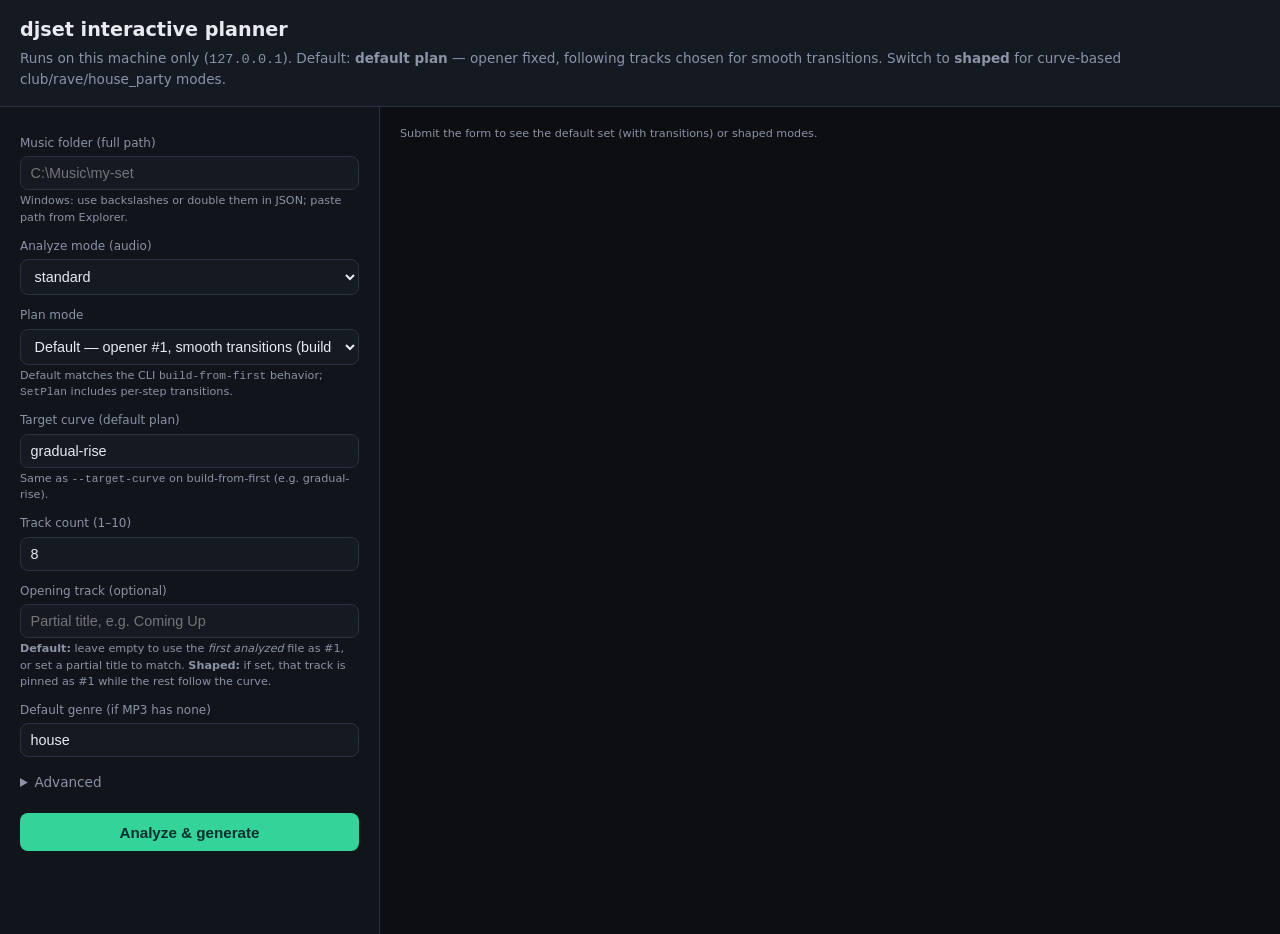
==== viewer/interactive/index.html @ 861403f8 "Initial import of DJ set planner with interactive UI. Includes CLI commands, audio analyzer integrat" ====
<!DOCTYPE html>
<html lang="en">
  <head>
    <meta charset="UTF-8" />
    <meta name="viewport" content="width=device-width, initial-scale=1" />
    <title>djset — interactive planner</title>
    <style>
      :root {
        --bg: #0c0e12;
        --panel: #151922;
        --border: #2a3142;
        --text: #e8eaef;
        --muted: #8b93a7;
        --accent: #34d399;
        --err: #f87171;
        --font: "Segoe UI", system-ui, sans-serif;
      }
      * {
        box-sizing: border-box;
      }
      body {
        margin: 0;
        font-family: var(--font);
        background: var(--bg);
        color: var(--text);
        line-height: 1.45;
        min-height: 100vh;
      }
      header {
        padding: 1rem 1.25rem;
        border-bottom: 1px solid var(--border);
        background: var(--panel);
      }
      header h1 {
        margin: 0;
        font-size: 1.2rem;
      }
      header p {
        margin: 0.35rem 0 0;
        color: var(--muted);
        font-size: 0.85rem;
      }
      .layout {
        display: grid;
        grid-template-columns: minmax(280px, 380px) 1fr;
        gap: 0;
        min-height: calc(100vh - 72px);
      }
      @media (max-width: 900px) {
        .layout {
          grid-template-columns: 1fr;
        }
      }
      aside {
        border-right: 1px solid var(--border);
        padding: 1rem 1.25rem;
        background: #11141a;
      }
      main {
        padding: 1rem 1.25rem;
        overflow: auto;
      }
      label {
        display: block;
        font-size: 0.75rem;
        color: var(--muted);
        margin: 0.75rem 0 0.25rem;
      }
      input[type="text"],
      input[type="number"],
      select {
        width: 100%;
        padding: 0.5rem 0.6rem;
        border-radius: 8px;
        border: 1px solid var(--border);
        background: var(--panel);
        color: var(--text);
        font-size: 0.9rem;
      }
      .hint {
        font-size: 0.7rem;
        color: var(--muted);
        margin-top: 0.2rem;
      }
      .btn {
        margin-top: 1.25rem;
        width: 100%;
        padding: 0.65rem 1rem;
        border: none;
        border-radius: 8px;
        background: var(--accent);
        color: #042f2e;
        font-weight: 700;
        cursor: pointer;
        font-size: 0.95rem;
      }
      .btn:disabled {
        opacity: 0.5;
        cursor: not-allowed;
      }
      details {
        margin-top: 1rem;
        font-size: 0.85rem;
        color: var(--muted);
      }
      .status {
        margin-top: 0.75rem;
        padding: 0.6rem;
        border-radius: 8px;
        font-size: 0.8rem;
        background: var(--panel);
        border: 1px solid var(--border);
      }
      .status.error {
        border-color: #7f1d1d;
        color: var(--err);
      }
      .meta {
        display: flex;
        flex-wrap: wrap;
        gap: 0.75rem;
        font-size: 0.8rem;
        color: var(--muted);
        margin-bottom: 1rem;
      }
      .tabs {
        display: flex;
        gap: 0.4rem;
        flex-wrap: wrap;
        margin-bottom: 0.75rem;
      }
      .tab {
        padding: 0.4rem 0.85rem;
        border-radius: 8px;
        border: 1px solid var(--border);
        background: transparent;
        color: var(--muted);
        cursor: pointer;
        font-size: 0.85rem;
      }
      .tab.active {
        border-color: var(--accent);
        color: var(--accent);
        background: rgba(52, 211, 153, 0.08);
      }
      .hidden {
        display: none !important;
      }
      table {
        width: 100%;
        border-collapse: collapse;
        font-size: 0.8rem;
        background: var(--panel);
        border: 1px solid var(--border);
        border-radius: 8px;
        overflow: hidden;
      }
      th,
      td {
        padding: 0.45rem 0.55rem;
        text-align: left;
        border-bottom: 1px solid var(--border);
      }
      th {
        color: var(--muted);
        font-weight: 600;
      }
      .num {
        text-align: right;
        font-variant-numeric: tabular-nums;
      }
      h2 {
        font-size: 1rem;
        margin: 1rem 0 0.5rem;
        color: var(--accent);
      }
      a {
        color: var(--accent);
      }
    </style>
  </head>
  <body>
    <header>
      <h1>djset interactive planner</h1>
      <p>
        Runs on this machine only (<code>127.0.0.1</code>). Default: <strong>default plan</strong> — opener fixed, following tracks chosen for
        smooth transitions. Switch to <strong>shaped</strong> for curve-based club/rave/house_party modes.
      </p>
    </header>
    <div class="layout">
      <aside>
        <form id="form">
          <label for="musicDir">Music folder (full path)</label>
          <input type="text" id="musicDir" name="musicDir" placeholder="C:\Music\my-set" required autocomplete="off" />
          <div class="hint">Windows: use backslashes or double them in JSON; paste path from Explorer.</div>

          <label for="analyzerMode">Analyze mode (audio)</label>
          <select id="analyzerMode" name="analyzerMode">
            <option value="standard">standard</option>
            <option value="rekordbox-like">rekordbox-like</option>
          </select>

          <label for="planMode">Plan mode</label>
          <select id="planMode" name="planMode">
            <option value="default" selected>Default — opener #1, smooth transitions (build-from-first)</option>
            <option value="shaped">Shaped — curve modes (club / rave / house_party)</option>
          </select>
          <div class="hint" id="planModeHint">
            Default matches the CLI <code>build-from-first</code> behavior; <code>SetPlan</code> includes per-step transitions.
          </div>

          <div id="defaultOptions">
            <label for="targetCurve">Target curve (default plan)</label>
            <input type="text" id="targetCurve" name="targetCurve" value="gradual-rise" autocomplete="off" />
            <div class="hint">Same as <code>--target-curve</code> on build-from-first (e.g. gradual-rise).</div>
          </div>

          <div id="shapedOptions" class="hidden">
            <label for="shapeModes">Set-shape mode(s)</label>
            <select id="shapeModes" name="shapeModes">
              <option value="all">all (club, rave, house_party)</option>
              <option value="club">club</option>
              <option value="rave">rave</option>
              <option value="house_party">house_party</option>
            </select>
          </div>

          <label for="count">Track count (1–10)</label>
          <input type="number" id="count" name="count" min="1" max="10" value="8" />

          <label for="firstTrackTitle">Opening track (optional)</label>
          <input type="text" id="firstTrackTitle" name="firstTrackTitle" placeholder="Partial title, e.g. Coming Up" autocomplete="off" />
          <div class="hint" id="openingHint">
            <strong>Default:</strong> leave empty to use the <em>first analyzed</em> file as #1, or set a partial title to match.
            <strong>Shaped:</strong> if set, that track is pinned as #1 while the rest follow the curve.
          </div>

          <label for="defaultGenre">Default genre (if MP3 has none)</label>
          <input type="text" id="defaultGenre" name="defaultGenre" value="house" />

          <details>
            <summary>Advanced</summary>
            <label for="analyzeWorkers">Parallel workers (1–32)</label>
            <input type="number" id="analyzeWorkers" name="analyzeWorkers" min="1" max="32" value="4" />
            <label for="pythonCmd">Python command</label>
            <input type="text" id="pythonCmd" name="pythonCmd" value="python" />
            <label for="analyzerScript">Analyzer script path</label>
            <input type="text" id="analyzerScript" name="analyzerScript" value="python/audio_analyzer.py" />
            <label for="style">Planner style label (optional)</label>
            <input type="text" id="style" name="style" placeholder="tech-house" />
            <label class="checkbox-label"><input type="checkbox" id="reanalyze" name="reanalyze" /> Force re-analyze (ignore per-file cache; still writes under ~/.djset/analyze-cache)</label>
          </details>

          <button type="submit" class="btn" id="submitBtn">Analyze &amp; generate</button>
        </form>
        <div id="status" class="status hidden"></div>
      </aside>
      <main>
        <div id="empty" class="hint">Submit the form to see the default set (with transitions) or shaped modes.</div>
        <div id="results" class="hidden"></div>
      </main>
    </div>
    <script>
      (function () {
        var form = document.getElementById("form");
        var statusEl = document.getElementById("status");
        var results = document.getElementById("results");
        var empty = document.getElementById("empty");
        var submitBtn = document.getElementById("submitBtn");
        var planModeEl = document.getElementById("planMode");
        var defaultOptions = document.getElementById("defaultOptions");
        var shapedOptions = document.getElementById("shapedOptions");

        function syncPlanModeUi() {
          var isDefault = planModeEl.value === "default";
          defaultOptions.classList.toggle("hidden", !isDefault);
          shapedOptions.classList.toggle("hidden", isDefault);
        }
        planModeEl.addEventListener("change", syncPlanModeUi);
        syncPlanModeUi();

        function esc(s) {
          if (s == null) return "";
          var d = document.createElement("div");
          d.textContent = String(s);
          return d.innerHTML;
        }

        /** id -> display title for transition rows (falls back to id). */
        function trackLabelById(tracks) {
          var map = {};
          (tracks || []).forEach(function (t) {
            if (t && t.id != null && t.id !== "") map[t.id] = t.title && String(t.title).trim() !== "" ? t.title : t.id;
          });
          return map;
        }

        function showStatus(msg, isErr) {
          statusEl.textContent = msg;
          statusEl.classList.remove("hidden");
          statusEl.classList.toggle("error", !!isErr);
        }

        function clearStatus() {
          statusEl.classList.add("hidden");
          statusEl.textContent = "";
        }

        function renderDefaultPlan(data) {
          var sp = data.setPlan;
          if (!sp) return "";
          var opener = data.openerNote || data.greedyOpenerNote;
          var html = "";
          html += '<div class="meta">';
          html += "<span>Plan: <strong>default</strong></span>";
          html += "<span>Analyzed: <strong>" + esc(data.analyzedTrackCount) + "</strong></span>";
          html += "<span>Tracks: <strong>" + esc(data.seedTrackCount) + "</strong></span>";
          if (opener) {
            html += "<span>Opener: <strong>" + esc(opener) + "</strong></span>";
          }
          if (data.analyzeOutputPath) {
            html +=
              "<span style='flex-basis:100%;font-size:0.75rem;color:var(--muted)'>Analyze JSON: <code style='word-break:break-all'>" +
              esc(data.analyzeOutputPath) +
              "</code></span>";
          }
          html += "</div>";
          html += "<h2>Default set (build-from-first)</h2>";
          html += '<div class="meta"><span>Style: <strong>' + esc(sp.style) + "</strong></span>";
          html += "<span>Curve: <strong>" + esc(sp.targetCurve) + "</strong></span>";
          html += "<span>Overall: <strong>" + esc(sp.overallScore != null ? sp.overallScore.toFixed(3) : "—") + "</strong></span></div>";
          html += "<table><thead><tr><th>#</th><th>Title</th><th>BPM</th><th>djE</th><th>Ten</th></tr></thead><tbody>";
          (sp.orderedTracks || []).forEach(function (t, i) {
            html +=
              "<tr><td class='num'>" +
              (i + 1) +
              "</td><td>" +
              esc(t.title) +
              "</td><td class='num'>" +
              esc(t.bpm) +
              "</td><td class='num'>" +
              esc(t.djEnergy != null ? t.djEnergy.toFixed(2) : "—") +
              "</td><td class='num'>" +
              esc(t.tension != null ? t.tension.toFixed(2) : "—") +
              "</td></tr>";
          });
          html += "</tbody></table>";
          var trans = sp.transitions || [];
          if (trans.length) {
            var tLabels = trackLabelById(sp.orderedTracks);
            html += "<h2>Transitions</h2><table><thead><tr><th>From → To</th><th>Score</th><th>Mix</th><th>Reasons</th></tr></thead><tbody>";
            trans.forEach(function (tr) {
              var reasons = Array.isArray(tr.reasons) ? tr.reasons.join("; ") : "";
              var fromL = tLabels[tr.fromTrackId] || tr.fromTrackId;
              var toL = tLabels[tr.toTrackId] || tr.toTrackId;
              html +=
                "<tr><td><small>" +
                esc(fromL) +
                " → " +
                esc(toL) +
                "</small></td><td class='num'>" +
                esc(tr.compatibilityScore != null ? tr.compatibilityScore.toFixed(3) : "—") +
                "</td><td>" +
                esc(tr.mixSuggestion) +
                "</td><td style='font-size:0.75rem;color:var(--muted)'>" +
                esc(reasons) +
                "</td></tr>";
            });
            html += "</tbody></table>";
          }
          return html;
        }

        function render(data) {
          empty.classList.add("hidden");
          results.classList.remove("hidden");
          var html = "";

          if ((data.planMode === "default" || data.planMode === "greedy") && data.setPlan) {
            html = renderDefaultPlan(data);
            results.innerHTML = html;
            return;
          }

          html += '<div class="meta">';
          html += "<span>Plan: <strong>shaped</strong></span>";
          html += "<span>Analyzed: <strong>" + esc(data.analyzedTrackCount) + "</strong></span>";
          html += "<span>Seed: <strong>" + esc(data.seedTrackCount) + "</strong></span>";
          if (data.pinFirst) {
            html += "<span>Pinned opener: <strong>" + esc(data.firstTrackTitleQuery) + "</strong></span>";
          }
          html += "</div>";

          if (data.seedTracks && data.seedTracks.length) {
            html += "<h2>Seed order (before shape)</h2><table><thead><tr><th>#</th><th>Title</th><th>BPM</th><th>djE</th><th>Ten</th></tr></thead><tbody>";
            data.seedTracks.forEach(function (t, i) {
              html +=
                "<tr><td class='num'>" +
                (i + 1) +
                "</td><td>" +
                esc(t.title) +
                "</td><td class='num'>" +
                esc(t.bpm) +
                "</td><td class='num'>" +
                esc(t.djEnergy != null ? t.djEnergy.toFixed(2) : "—") +
                "</td><td class='num'>" +
                esc(t.tension != null ? t.tension.toFixed(2) : "—") +
                "</td></tr>";
            });
            html += "</tbody></table>";
          }

          var modes = data.shapeByMode ? Object.keys(data.shapeByMode) : [];
          if (modes.length) {
            html += '<div class="tabs" id="modeTabs">';
            modes.forEach(function (k, i) {
              html +=
                '<button type="button" class="tab' +
                (i === 0 ? " active" : "") +
                '" data-tab="' +
                esc(k) +
                '">' +
                esc(k) +
                "</button>";
            });
            html += '</div><div id="modePanels">';
            modes.forEach(function (k, i) {
              var plan = data.shapeByMode[k];
              html += '<div class="mode-panel' + (i === 0 ? "" : " hidden") + '" data-panel="' + esc(k) + '">';
              html += "<h2>Mode: " + esc(k) + "</h2>";
              html += "<table><thead><tr><th>#</th><th>Title</th><th>BPM</th><th>djE</th><th>Ten</th><th>Slot fit</th></tr></thead><tbody>";
              var tracks = plan.orderedTracks || [];
              var dbg = plan.slotDebug || [];
              tracks.forEach(function (t, j) {
                var d = dbg[j] || {};
                var fit = d.slotFitScore != null ? d.slotFitScore.toFixed(2) : "—";
                html +=
                  "<tr><td class='num'>" +
                  (j + 1) +
                  "</td><td>" +
                  esc(t.title) +
                  "</td><td class='num'>" +
                  esc(t.bpm) +
                  "</td><td class='num'>" +
                  esc(t.djEnergy != null ? t.djEnergy.toFixed(2) : "—") +
                  "</td><td class='num'>" +
                  esc(t.tension != null ? t.tension.toFixed(2) : "—") +
                  "</td><td class='num'>" +
                  esc(fit) +
                  "</td></tr>";
              });
              html += "</tbody></table></div>";
            });
            html += "</div>";
          }

          results.innerHTML = html;

          var tabs = results.querySelectorAll("#modeTabs .tab");
          var panels = results.querySelectorAll("#modePanels .mode-panel");
          tabs.forEach(function (tab) {
            tab.addEventListener("click", function () {
              var name = tab.getAttribute("data-tab");
              tabs.forEach(function (t) {
                t.classList.remove("active");
              });
              tab.classList.add("active");
              panels.forEach(function (p) {
                p.classList.toggle("hidden", p.getAttribute("data-panel") !== name);
              });
            });
          });
        }

        form.addEventListener("submit", function (e) {
          e.preventDefault();
          clearStatus();
          submitBtn.disabled = true;
          var payload = {
            musicDir: document.getElementById("musicDir").value.trim(),
            analyzerMode: document.getElementById("analyzerMode").value,
            planMode: document.getElementById("planMode").value,
            count: parseInt(document.getElementById("count").value, 10) || 8,
            firstTrackTitle: document.getElementById("firstTrackTitle").value.trim(),
            defaultGenre: document.getElementById("defaultGenre").value.trim(),
            analyzeWorkers: parseInt(document.getElementById("analyzeWorkers").value, 10) || 4,
            pythonCmd: document.getElementById("pythonCmd").value.trim() || "python",
            analyzerScript: document.getElementById("analyzerScript").value.trim() || "python/audio_analyzer.py",
          };
          if (document.getElementById("reanalyze").checked) {
            payload.reanalyze = true;
          }
          if (payload.planMode === "default" || payload.planMode === "greedy") {
            payload.targetCurve = document.getElementById("targetCurve").value.trim() || "gradual-rise";
          } else {
            payload.shapeModes = document.getElementById("shapeModes").value;
          }
          var st = document.getElementById("style").value.trim();
          if (st) payload.style = st;

          showStatus("Running analyze + planner (may take a while)…", false);

          fetch("/api/run", {
            method: "POST",
            headers: { "Content-Type": "application/json" },
            body: JSON.stringify(payload),
          })
            .then(function (r) {
              return r.json().then(function (j) {
                return { ok: r.ok, body: j };
              });
            })
            .then(function (x) {
              submitBtn.disabled = false;
              if (!x.body.ok) {
                showStatus(x.body.error || "Request failed", true);
                return;
              }
              showStatus("Done. Temp JSON: " + (x.body.analyzeOutputPath || ""), false);
              render(x.body);
            })
            .catch(function (err) {
              submitBtn.disabled = false;
              showStatus(String(err), true);
            });
        });
      })();
    </script>
  </body>
</html>
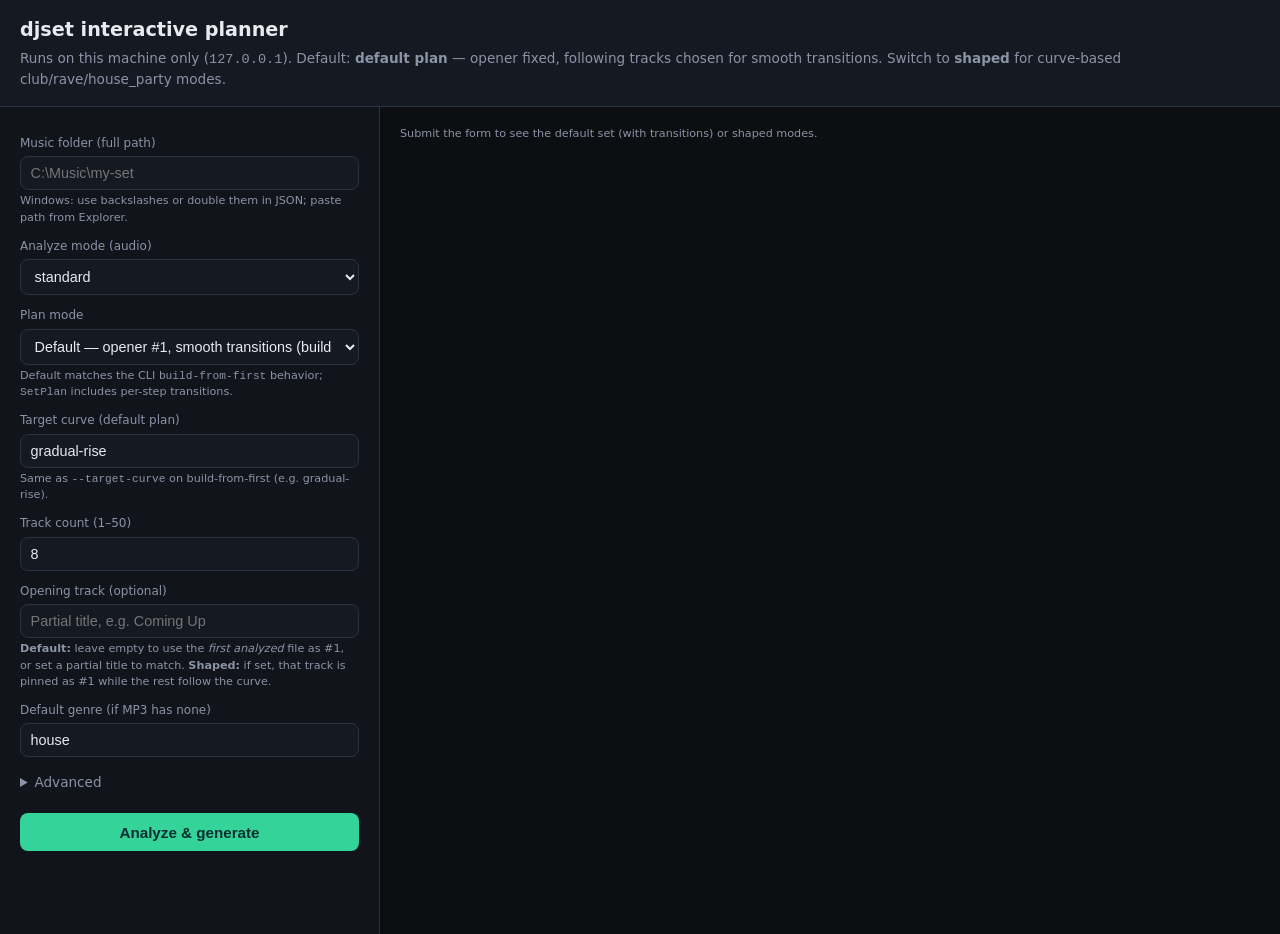
==== commit 457da6ce: "BPM resolution in analyzer, plan limits 50, scoring and CLI wiring - Python: resolved BPM via beat_t" ====
--- a/viewer/interactive/index.html
+++ b/viewer/interactive/index.html
@@ -225,8 +225,8 @@
             </select>
           </div>
 
-          <label for="count">Track count (1–10)</label>
-          <input type="number" id="count" name="count" min="1" max="10" value="8" />
+          <label for="count">Track count (1–50)</label>
+          <input type="number" id="count" name="count" min="1" max="50" value="8" />
 
           <label for="firstTrackTitle">Opening track (optional)</label>
           <input type="text" id="firstTrackTitle" name="firstTrackTitle" placeholder="Partial title, e.g. Coming Up" autocomplete="off" />
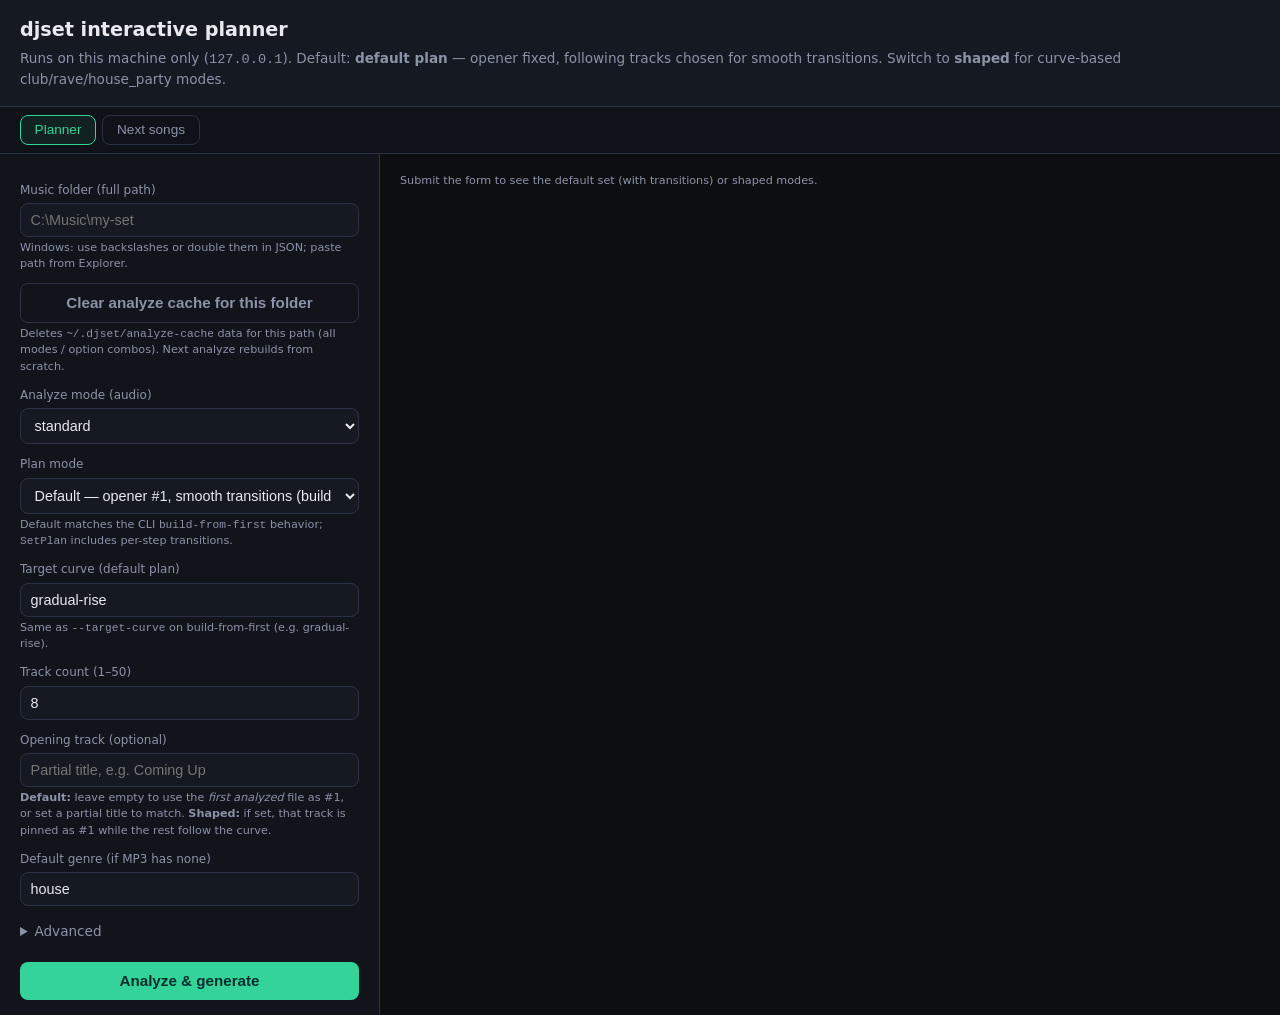
==== commit 0c95ddcd: "Interactive UI: next songs API, cache clear, genre/BPM/Mix columns - Add POST /api/next-songs and cr" ====
--- a/viewer/interactive/index.html
+++ b/viewer/interactive/index.html
@@ -98,6 +98,17 @@
         opacity: 0.5;
         cursor: not-allowed;
       }
+      .btn.outline {
+        margin-top: 0.65rem;
+        background: transparent;
+        border: 1px solid var(--border);
+        color: var(--muted);
+        font-weight: 600;
+      }
+      .btn.outline:hover:not(:disabled) {
+        border-color: var(--accent);
+        color: var(--accent);
+      }
       details {
         margin-top: 1rem;
         font-size: 0.85rem;
@@ -176,6 +187,25 @@
       }
       a {
         color: var(--accent);
+      }
+      .app-nav {
+        display: flex;
+        gap: 0.4rem;
+        flex-wrap: wrap;
+        padding: 0.5rem 1.25rem;
+        border-bottom: 1px solid var(--border);
+        background: #0f1218;
+      }
+      textarea {
+        width: 100%;
+        min-height: 5rem;
+        padding: 0.5rem 0.6rem;
+        border-radius: 8px;
+        border: 1px solid var(--border);
+        background: var(--panel);
+        color: var(--text);
+        font-size: 0.85rem;
+        font-family: var(--font);
       }
     </style>
   </head>
@@ -187,12 +217,19 @@
         smooth transitions. Switch to <strong>shaped</strong> for curve-based club/rave/house_party modes.
       </p>
     </header>
+    <nav class="app-nav" aria-label="Main">
+      <button type="button" class="tab active" id="navPlanner" data-page="planner">Planner</button>
+      <button type="button" class="tab" id="navNext" data-page="next">Next songs</button>
+    </nav>
+    <div id="pagePlanner">
     <div class="layout">
       <aside>
         <form id="form">
           <label for="musicDir">Music folder (full path)</label>
           <input type="text" id="musicDir" name="musicDir" placeholder="C:\Music\my-set" required autocomplete="off" />
           <div class="hint">Windows: use backslashes or double them in JSON; paste path from Explorer.</div>
+          <button type="button" class="btn outline" id="btnClearCachePlanner">Clear analyze cache for this folder</button>
+          <div class="hint">Deletes <code>~/.djset/analyze-cache</code> data for this path (all modes / option combos). Next analyze rebuilds from scratch.</div>
 
           <label for="analyzerMode">Analyze mode (audio)</label>
           <select id="analyzerMode" name="analyzerMode">
@@ -260,6 +297,68 @@
         <div id="results" class="hidden"></div>
       </main>
     </div>
+    </div>
+
+    <div id="pageNext" class="hidden">
+      <div class="layout">
+        <aside>
+          <form id="formNext">
+            <p class="hint" style="margin: 0 0 0.75rem; font-size: 0.8rem; color: var(--text)">
+              Uses the same transition scorer as the planner, then biases ranks by crowd intent.
+            </p>
+            <label for="nsMusicDir">Music folder (full path)</label>
+            <input type="text" id="nsMusicDir" name="nsMusicDir" placeholder="C:\Music\my-set" required autocomplete="off" />
+            <button type="button" class="btn outline" id="btnClearCacheNext">Clear analyze cache for this folder</button>
+            <div class="hint">Same as planner: removes cached JSON + per-file Python features for this library path.</div>
+
+            <label for="nsAnalyzerMode">Analyze mode (audio)</label>
+            <select id="nsAnalyzerMode" name="nsAnalyzerMode">
+              <option value="standard">standard</option>
+              <option value="rekordbox-like">rekordbox-like</option>
+            </select>
+
+            <label for="nsCurrentTitle">Current track (partial title)</label>
+            <input type="text" id="nsCurrentTitle" name="nsCurrentTitle" placeholder="e.g. Coming Up" required autocomplete="off" />
+
+            <label for="nsCandidateTitles">Candidate tracks (optional)</label>
+            <textarea id="nsCandidateTitles" name="nsCandidateTitles" placeholder="One partial title per line. Leave empty to use every other track in the folder."></textarea>
+            <div class="hint">Empty = all analyzed tracks except the current one.</div>
+
+            <label for="nsIntent">Crowd intent</label>
+            <select id="nsIntent" name="nsIntent">
+              <option value="uplift">Uplift — higher energy, room lift</option>
+              <option value="chill">Chill — softer, smoother</option>
+              <option value="groovy">Groovy — similar energy, flow</option>
+            </select>
+
+            <label for="nsNumRecs">Number of recommendations (1–20)</label>
+            <input type="number" id="nsNumRecs" name="nsNumRecs" min="1" max="20" value="5" />
+
+            <label for="nsDefaultGenre">Default genre (if MP3 has none)</label>
+            <input type="text" id="nsDefaultGenre" name="nsDefaultGenre" value="house" />
+
+            <details>
+              <summary>Advanced</summary>
+              <label for="nsAnalyzeWorkers">Parallel workers (1–32)</label>
+              <input type="number" id="nsAnalyzeWorkers" name="nsAnalyzeWorkers" min="1" max="32" value="4" />
+              <label for="nsPythonCmd">Python command</label>
+              <input type="text" id="nsPythonCmd" name="nsPythonCmd" value="python" />
+              <label for="nsAnalyzerScript">Analyzer script path</label>
+              <input type="text" id="nsAnalyzerScript" name="nsAnalyzerScript" value="python/audio_analyzer.py" />
+              <label class="checkbox-label"><input type="checkbox" id="nsReanalyze" name="nsReanalyze" /> Force re-analyze</label>
+            </details>
+
+            <button type="submit" class="btn" id="nsSubmitBtn">Analyze &amp; rank next songs</button>
+          </form>
+          <div id="nsStatus" class="status hidden"></div>
+        </aside>
+        <main>
+          <div id="nsEmpty" class="hint">Submit the form to see ranked recommendations.</div>
+          <div id="nsResults" class="hidden"></div>
+        </main>
+      </div>
+    </div>
+
     <script>
       (function () {
         var form = document.getElementById("form");
@@ -270,6 +369,24 @@
         var planModeEl = document.getElementById("planMode");
         var defaultOptions = document.getElementById("defaultOptions");
         var shapedOptions = document.getElementById("shapedOptions");
+        var pagePlanner = document.getElementById("pagePlanner");
+        var pageNext = document.getElementById("pageNext");
+        var navPlanner = document.getElementById("navPlanner");
+        var navNext = document.getElementById("navNext");
+
+        function setAppPage(name) {
+          var isPlanner = name === "planner";
+          pagePlanner.classList.toggle("hidden", !isPlanner);
+          pageNext.classList.toggle("hidden", isPlanner);
+          navPlanner.classList.toggle("active", isPlanner);
+          navNext.classList.toggle("active", !isPlanner);
+        }
+        navPlanner.addEventListener("click", function () {
+          setAppPage("planner");
+        });
+        navNext.addEventListener("click", function () {
+          setAppPage("next");
+        });
 
         function syncPlanModeUi() {
           var isDefault = planModeEl.value === "default";
@@ -286,11 +403,38 @@
           return d.innerHTML;
         }
 
+        function formatBpm(t) {
+          if (t == null || t.bpm == null || t.bpm === "") return "—";
+          var b = Number(t.bpm);
+          if (!isFinite(b) || b <= 0) return "—";
+          return String(Math.round(b * 10) / 10);
+        }
+
+        function formatGenre(t) {
+          if (t == null) return "—";
+          var g = t.genreTags;
+          if (!Array.isArray(g) || g.length === 0) return "—";
+          var parts = [];
+          for (var i = 0; i < g.length; i++) {
+            if (g[i] != null && String(g[i]).trim() !== "") parts.push(String(g[i]).trim());
+          }
+          return parts.length ? parts.join(", ") : "—";
+        }
+
         /** id -> display title for transition rows (falls back to id). */
         function trackLabelById(tracks) {
           var map = {};
           (tracks || []).forEach(function (t) {
             if (t && t.id != null && t.id !== "") map[t.id] = t.title && String(t.title).trim() !== "" ? t.title : t.id;
+          });
+          return map;
+        }
+
+        /** id -> full track for transitions (genre / BPM). */
+        function trackMapById(tracks) {
+          var map = {};
+          (tracks || []).forEach(function (t) {
+            if (t && t.id != null && t.id !== "") map[t.id] = t;
           });
           return map;
         }
@@ -329,15 +473,17 @@
           html += '<div class="meta"><span>Style: <strong>' + esc(sp.style) + "</strong></span>";
           html += "<span>Curve: <strong>" + esc(sp.targetCurve) + "</strong></span>";
           html += "<span>Overall: <strong>" + esc(sp.overallScore != null ? sp.overallScore.toFixed(3) : "—") + "</strong></span></div>";
-          html += "<table><thead><tr><th>#</th><th>Title</th><th>BPM</th><th>djE</th><th>Ten</th></tr></thead><tbody>";
+          html += "<table><thead><tr><th>#</th><th>Title</th><th>Genre</th><th class='num'>BPM</th><th class='num'>djE</th><th class='num'>Ten</th></tr></thead><tbody>";
           (sp.orderedTracks || []).forEach(function (t, i) {
             html +=
               "<tr><td class='num'>" +
               (i + 1) +
               "</td><td>" +
               esc(t.title) +
+              "</td><td>" +
+              esc(formatGenre(t)) +
               "</td><td class='num'>" +
-              esc(t.bpm) +
+              esc(formatBpm(t)) +
               "</td><td class='num'>" +
               esc(t.djEnergy != null ? t.djEnergy.toFixed(2) : "—") +
               "</td><td class='num'>" +
@@ -348,17 +494,29 @@
           var trans = sp.transitions || [];
           if (trans.length) {
             var tLabels = trackLabelById(sp.orderedTracks);
-            html += "<h2>Transitions</h2><table><thead><tr><th>From → To</th><th>Score</th><th>Mix</th><th>Reasons</th></tr></thead><tbody>";
+            var tById = trackMapById(sp.orderedTracks);
+            html +=
+              "<h2>Transitions</h2><table><thead><tr><th>From → To</th><th>Genre (from)</th><th class='num'>BPM</th><th>Genre (to)</th><th class='num'>BPM</th><th class='num'>Score</th><th>Mix</th><th>Reasons</th></tr></thead><tbody>";
             trans.forEach(function (tr) {
               var reasons = Array.isArray(tr.reasons) ? tr.reasons.join("; ") : "";
               var fromL = tLabels[tr.fromTrackId] || tr.fromTrackId;
               var toL = tLabels[tr.toTrackId] || tr.toTrackId;
+              var fromT = tById[tr.fromTrackId] || {};
+              var toT = tById[tr.toTrackId] || {};
               html +=
                 "<tr><td><small>" +
                 esc(fromL) +
                 " → " +
                 esc(toL) +
-                "</small></td><td class='num'>" +
+                "</small></td><td>" +
+                esc(formatGenre(fromT)) +
+                "</td><td class='num'>" +
+                esc(formatBpm(fromT)) +
+                "</td><td>" +
+                esc(formatGenre(toT)) +
+                "</td><td class='num'>" +
+                esc(formatBpm(toT)) +
+                "</td><td class='num'>" +
                 esc(tr.compatibilityScore != null ? tr.compatibilityScore.toFixed(3) : "—") +
                 "</td><td>" +
                 esc(tr.mixSuggestion) +
@@ -524,6 +682,188 @@
               showStatus(String(err), true);
             });
         });
+
+        var formNext = document.getElementById("formNext");
+        var nsStatus = document.getElementById("nsStatus");
+        var nsEmpty = document.getElementById("nsEmpty");
+        var nsResults = document.getElementById("nsResults");
+        var nsSubmitBtn = document.getElementById("nsSubmitBtn");
+
+        function nsShowStatus(msg, isErr) {
+          nsStatus.textContent = msg;
+          nsStatus.classList.remove("hidden");
+          nsStatus.classList.toggle("error", !!isErr);
+        }
+        function nsClearStatus() {
+          nsStatus.classList.add("hidden");
+          nsStatus.textContent = "";
+        }
+
+        function postClearCache(musicDir) {
+          var path = (musicDir && String(musicDir).trim()) || "";
+          return fetch("/api/clear-cache", {
+            method: "POST",
+            headers: { "Content-Type": "application/json" },
+            body: JSON.stringify({ musicDir: path }),
+          }).then(function (r) {
+            return r.json().then(function (j) {
+              return { ok: r.ok, body: j };
+            });
+          });
+        }
+
+        document.getElementById("btnClearCachePlanner").addEventListener("click", function () {
+          var btn = document.getElementById("btnClearCachePlanner");
+          var dir = document.getElementById("musicDir").value;
+          if (!dir || !String(dir).trim()) {
+            showStatus("Enter a music folder path first.", true);
+            return;
+          }
+          btn.disabled = true;
+          postClearCache(dir)
+            .then(function (x) {
+              btn.disabled = false;
+              if (!x.body.ok) {
+                showStatus(x.body.error || "Clear cache failed", true);
+                return;
+              }
+              var n = x.body.removedEntries != null ? x.body.removedEntries : 0;
+              var msg = x.body.hadCache ? "Cache cleared. Removed " + n + " item(s)." : "No cache was present for this folder.";
+              showStatus(msg, false);
+            })
+            .catch(function (err) {
+              btn.disabled = false;
+              showStatus(String(err), true);
+            });
+        });
+
+        document.getElementById("btnClearCacheNext").addEventListener("click", function () {
+          var btn = document.getElementById("btnClearCacheNext");
+          var dir = document.getElementById("nsMusicDir").value;
+          if (!dir || !String(dir).trim()) {
+            nsShowStatus("Enter a music folder path first.", true);
+            return;
+          }
+          btn.disabled = true;
+          postClearCache(dir)
+            .then(function (x) {
+              btn.disabled = false;
+              if (!x.body.ok) {
+                nsShowStatus(x.body.error || "Clear cache failed", true);
+                return;
+              }
+              var n = x.body.removedEntries != null ? x.body.removedEntries : 0;
+              var msg = x.body.hadCache ? "Cache cleared. Removed " + n + " item(s)." : "No cache was present for this folder.";
+              nsShowStatus(msg, false);
+            })
+            .catch(function (err) {
+              btn.disabled = false;
+              nsShowStatus(String(err), true);
+            });
+        });
+
+        function renderNextSongs(data) {
+          nsEmpty.classList.add("hidden");
+          nsResults.classList.remove("hidden");
+          var cur = data.currentTrack || {};
+          var html = "";
+          html += '<div class="meta">';
+          html += "<span>Intent: <strong>" + esc(data.intent) + "</strong></span>";
+          html += "<span>Analyzed: <strong>" + esc(data.analyzedTrackCount) + "</strong></span>";
+          html +=
+            "<span>Showing: <strong>" +
+            esc((data.recommendations || []).length) +
+            "</strong> of " +
+            esc(data.numberOfRecommendations) +
+            "</span>";
+          html += "</div>";
+          html += "<h2>Now playing</h2><p>" + esc(cur.title || cur.id) + (cur.artist ? " — " + esc(cur.artist) : "") + "</p>";
+          html +=
+            "<h2>Recommendations</h2><table><thead><tr><th>#</th><th>Title</th><th>Artist</th><th>Genre</th><th class='num'>BPM</th><th class='num'>Score</th><th>Mix</th><th>Why</th></tr></thead><tbody>";
+          (data.recommendations || []).forEach(function (row, i) {
+            var t = row.track || {};
+            html +=
+              "<tr><td class='num'>" +
+              (i + 1) +
+              "</td><td>" +
+              esc(t.title) +
+              "</td><td>" +
+              esc(t.artist) +
+              "</td><td>" +
+              esc(formatGenre(t)) +
+              "</td><td class='num'>" +
+              esc(formatBpm(t)) +
+              "</td><td class='num'>" +
+              esc(row.finalScore != null ? row.finalScore.toFixed(3) : "—") +
+              "</td><td style='font-size:0.82rem'>" +
+              esc(row.mixSuggestion != null && String(row.mixSuggestion).trim() !== "" ? row.mixSuggestion : "—") +
+              "</td><td style='font-size:0.78rem;color:var(--muted)'>" +
+              esc(row.explanation) +
+              "</td></tr>";
+          });
+          html += "</tbody></table>";
+          if (data.analyzeOutputPath) {
+            html +=
+              '<p class="hint" style="margin-top:0.75rem">Analyze JSON: <code style="word-break:break-all">' +
+              esc(data.analyzeOutputPath) +
+              "</code></p>";
+          }
+          nsResults.innerHTML = html;
+        }
+
+        formNext.addEventListener("submit", function (e) {
+          e.preventDefault();
+          nsClearStatus();
+          nsSubmitBtn.disabled = true;
+          var lines = document.getElementById("nsCandidateTitles").value.split(/\r?\n/);
+          var titles = [];
+          lines.forEach(function (line) {
+            var t = line.trim();
+            if (t) titles.push(t);
+          });
+          var nRec = parseInt(document.getElementById("nsNumRecs").value, 10);
+          if (isNaN(nRec) || nRec < 1) nRec = 5;
+          if (nRec > 20) nRec = 20;
+          var payload = {
+            musicDir: document.getElementById("nsMusicDir").value.trim(),
+            analyzerMode: document.getElementById("nsAnalyzerMode").value,
+            currentTrackTitle: document.getElementById("nsCurrentTitle").value.trim(),
+            intent: document.getElementById("nsIntent").value,
+            numberOfRecommendations: nRec,
+            defaultGenre: document.getElementById("nsDefaultGenre").value.trim(),
+            analyzeWorkers: parseInt(document.getElementById("nsAnalyzeWorkers").value, 10) || 4,
+            pythonCmd: document.getElementById("nsPythonCmd").value.trim() || "python",
+            analyzerScript: document.getElementById("nsAnalyzerScript").value.trim() || "python/audio_analyzer.py",
+          };
+          if (titles.length) payload.candidateTrackTitles = titles;
+          if (document.getElementById("nsReanalyze").checked) payload.reanalyze = true;
+
+          nsShowStatus("Running analyze + next-song ranking…", false);
+
+          fetch("/api/next-songs", {
+            method: "POST",
+            headers: { "Content-Type": "application/json" },
+            body: JSON.stringify(payload),
+          })
+            .then(function (r) {
+              return r.json().then(function (j) {
+                return { ok: r.ok, body: j };
+              });
+            })
+            .then(function (x) {
+              nsSubmitBtn.disabled = false;
+              if (!x.body.ok) {
+                nsShowStatus(x.body.error || "Request failed", true);
+                return;
+              }
+              nsShowStatus("Done.", false);
+              renderNextSongs(x.body);
+            })
+            .catch(function (err) {
+              nsSubmitBtn.disabled = false;
+              nsShowStatus(String(err), true);
+            });
+        });
       })();
     </script>
   </body>
